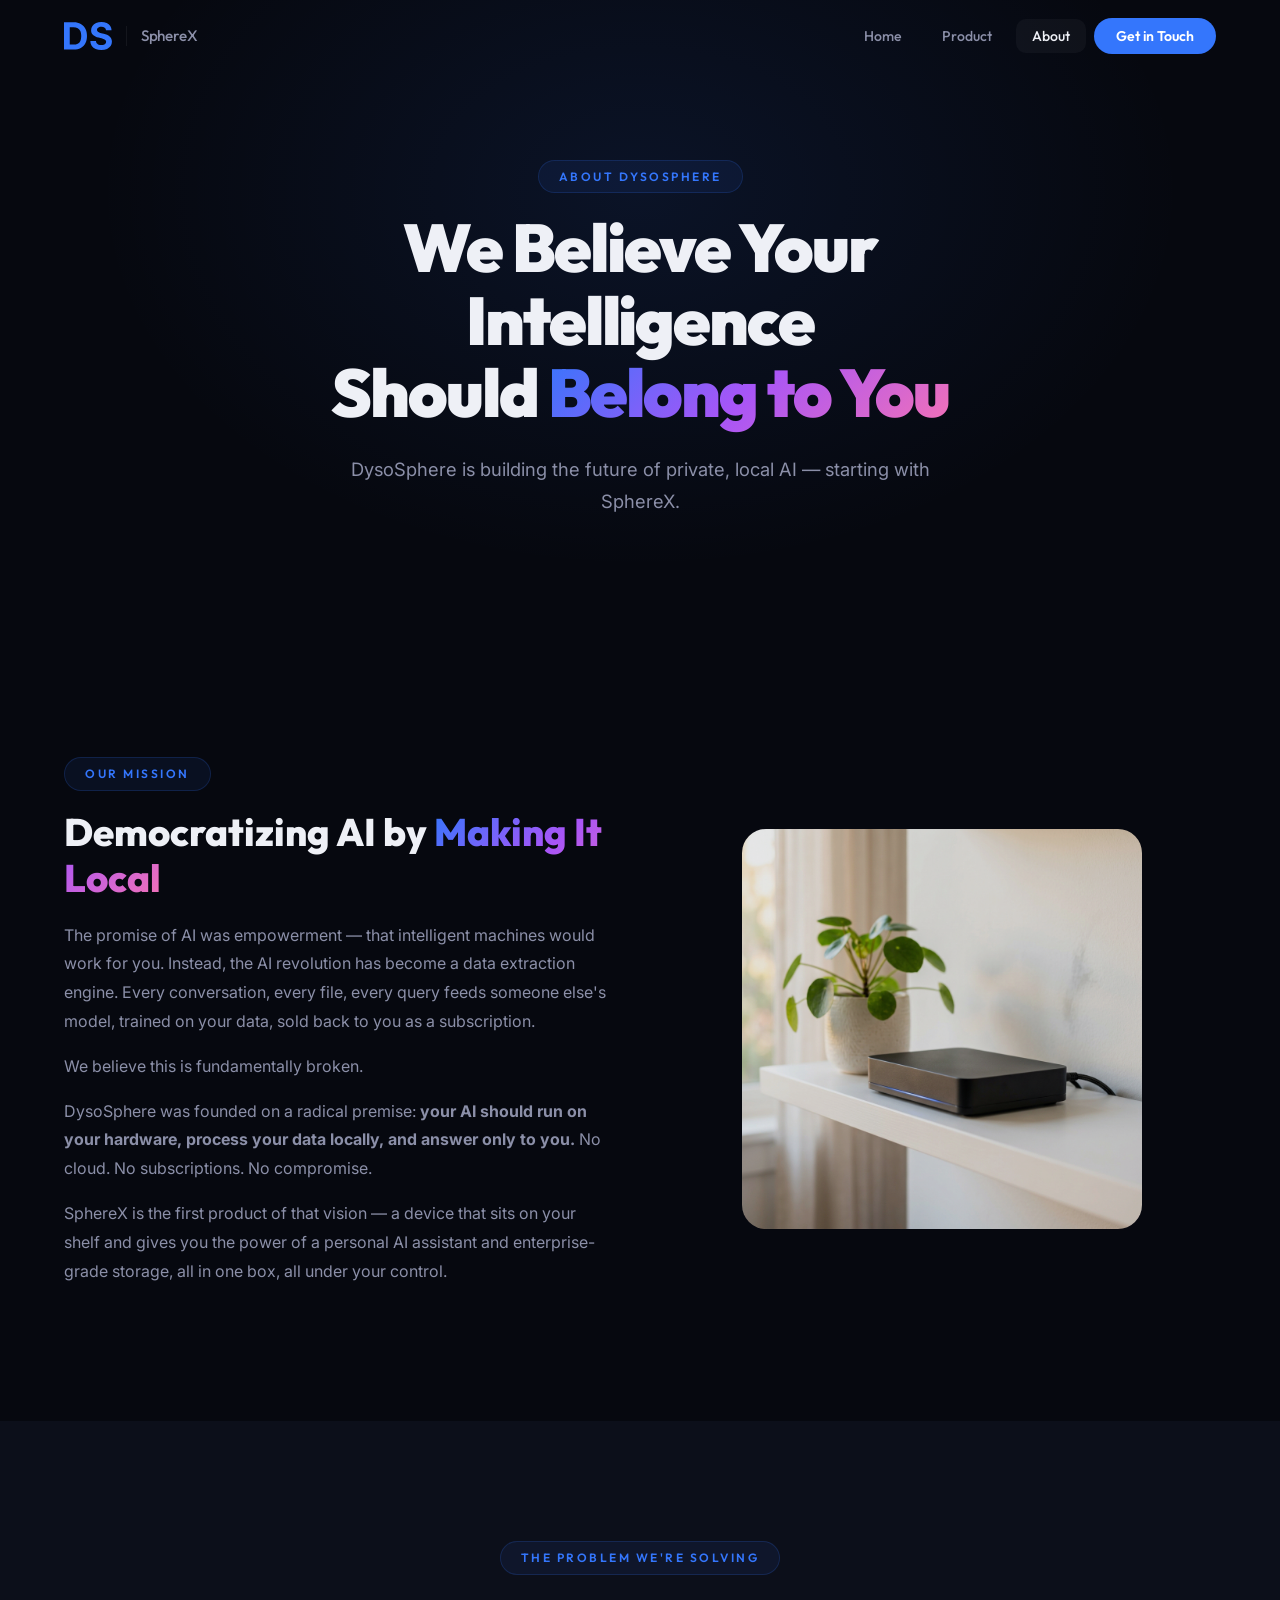
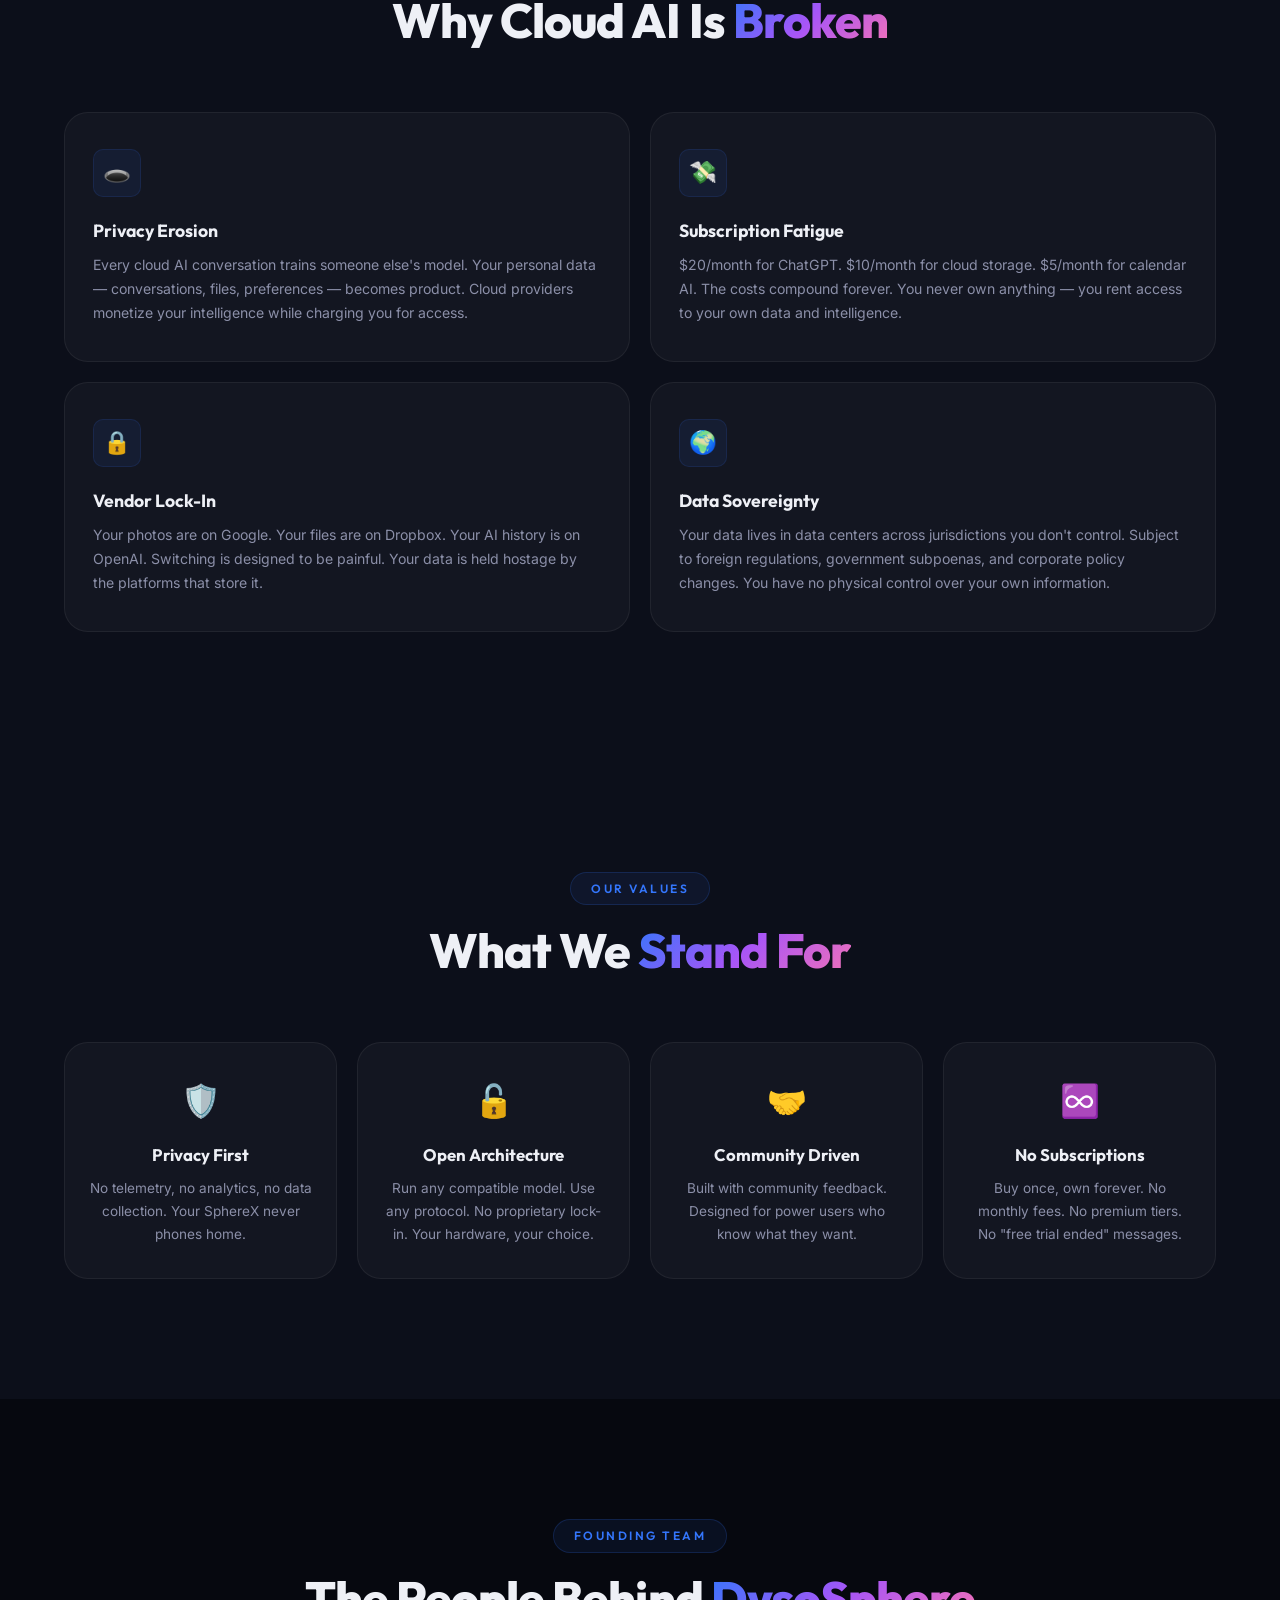
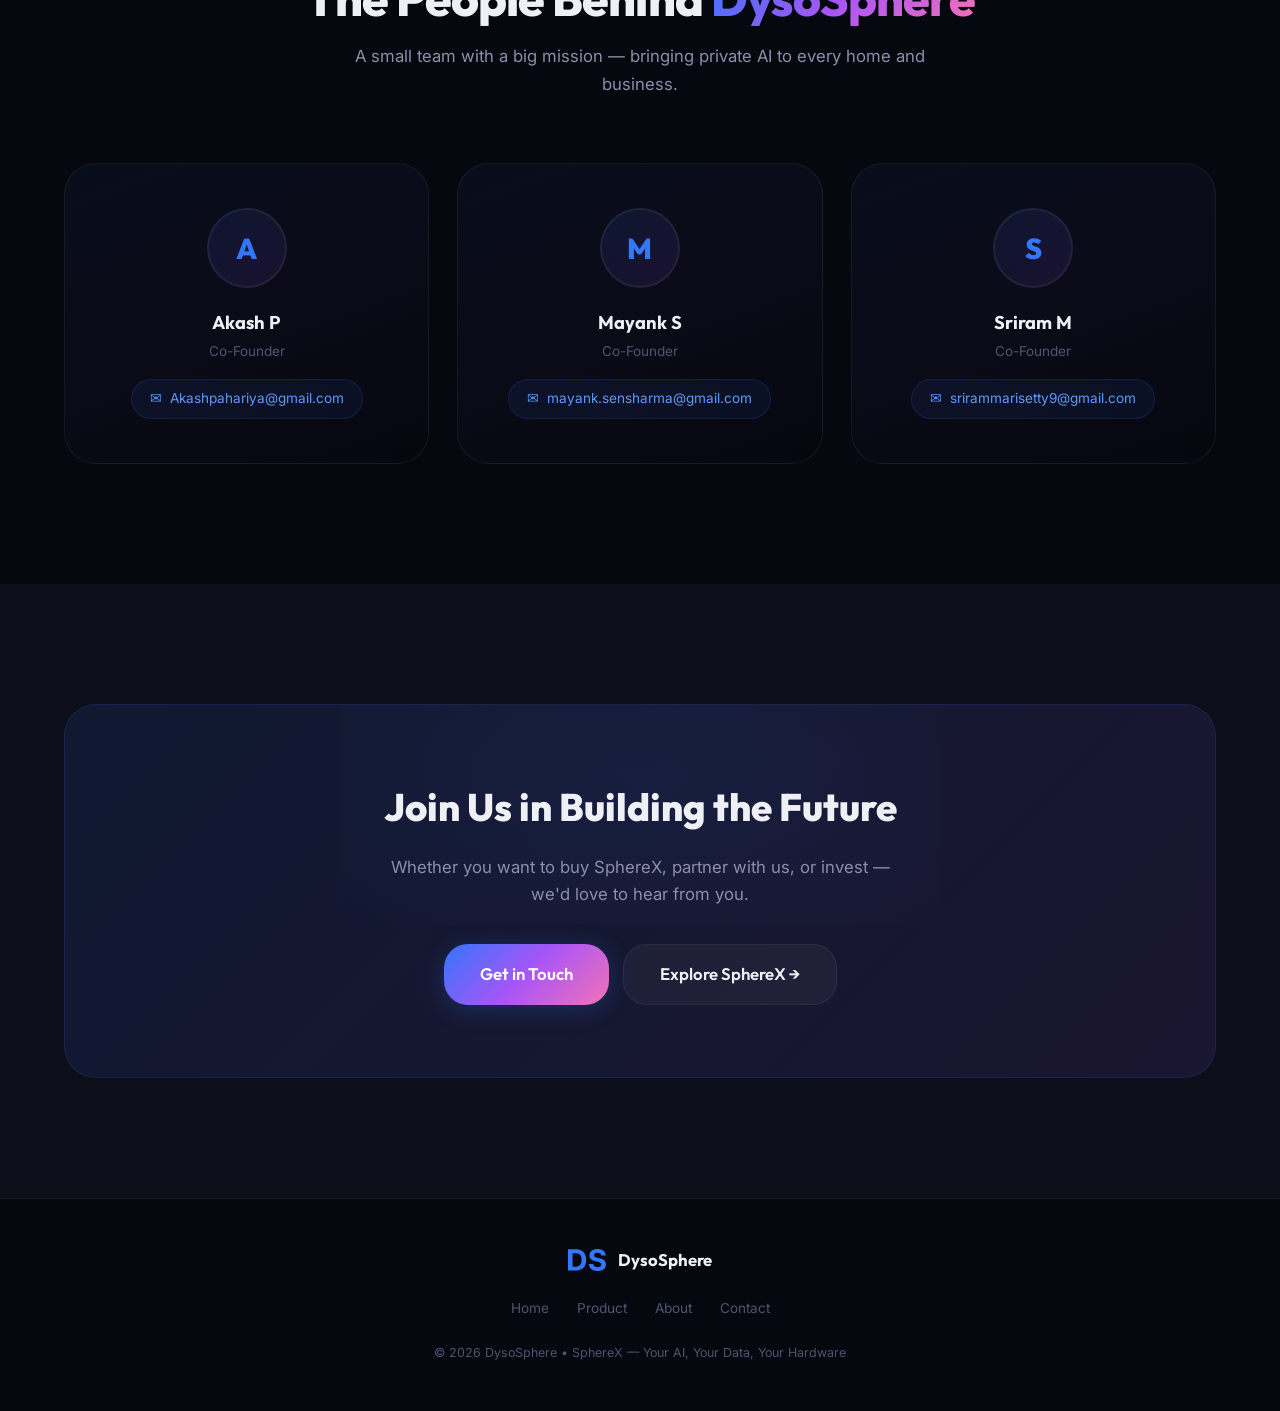
==== about.html @ 90afb136 "Add files via upload" ====
<!DOCTYPE html>
<html lang="en">

<head>
    <meta charset="UTF-8">
    <meta name="viewport" content="width=device-width, initial-scale=1.0">
    <title>About DysoSphere — The Team Behind SphereX</title>
    <meta name="description"
        content="DysoSphere is building the future of private, local AI. Meet the founding team behind SphereX — the AI appliance that makes the cloud obsolete.">
    <link rel="preconnect" href="https://fonts.googleapis.com">
    <link rel="preconnect" href="https://fonts.gstatic.com" crossorigin>
    <link
        href="https://fonts.googleapis.com/css2?family=Outfit:wght@300;400;500;600;700;800;900&family=Inter:wght@400;500;600&display=swap"
        rel="stylesheet">
    <link rel="stylesheet" href="style.css">
</head>

<body>

    <!-- NAV -->
    <nav class="navbar" id="navbar">
        <div class="nav-container">
            <a href="index.html" class="nav-logo">
                <img src="images/DS.svg" alt="DS" style="height:28px;width:auto">
                <span class="logo-separator"></span>
                <span class="logo-product">SphereX</span>
            </a>
            <ul class="nav-links" id="navLinks">
                <li><a href="index.html">Home</a></li>
                <li><a href="product.html">Product</a></li>
                <li><a href="about.html" class="active">About</a></li>
                <li><a href="contact.html" class="nav-cta">Get in Touch</a></li>
            </ul>
            <button class="nav-toggle" id="navToggle" aria-label="Menu"><span></span><span></span><span></span></button>
        </div>
    </nav>

    <!-- PAGE HERO -->
    <section class="page-hero">
        <div class="hero-gradient"></div>
        <div class="page-hero-content">
            <span class="section-tag animate-in">About DysoSphere</span>
            <h1 class="hero-title animate-in d1">We Believe Your Intelligence<br>Should <span
                    class="gradient-text">Belong to You</span></h1>
            <p class="hero-subtitle animate-in d2">DysoSphere is building the future of private, local AI — starting
                with SphereX.</p>
        </div>
    </section>

    <!-- MISSION -->
    <section class="mission-section">
        <div class="container">
            <div class="mission-grid">
                <div class="mission-content reveal">
                    <span class="section-tag">Our Mission</span>
                    <h2>Democratizing AI by <span class="gradient-text">Making It Local</span></h2>
                    <p>The promise of AI was empowerment — that intelligent machines would work for you. Instead, the AI
                        revolution has become a data extraction engine. Every conversation, every file, every query
                        feeds someone else's model, trained on your data, sold back to you as a subscription.</p>
                    <p>We believe this is fundamentally broken.</p>
                    <p>DysoSphere was founded on a radical premise: <strong>your AI should run on your hardware, process
                            your data locally, and answer only to you.</strong> No cloud. No subscriptions. No
                        compromise.</p>
                    <p>SphereX is the first product of that vision — a device that sits on your shelf and gives you the
                        power of a personal AI assistant and enterprise-grade storage, all in one box, all under your
                        control.</p>
                </div>
                <div class="reveal" style="display:flex;justify-content:center;align-items:center">
                    <img src="images/edge-server.png" alt="SphereX Device"
                        style="max-height:400px;border-radius:var(--r-lg);opacity:0.9">
                </div>
            </div>
        </div>
    </section>

    <!-- THE PROBLEM -->
    <section class="features">
        <div class="container">
            <div class="section-header">
                <span class="section-tag">The Problem We're Solving</span>
                <h2 class="section-title">Why Cloud AI Is <span class="gradient-text">Broken</span></h2>
            </div>
            <div class="feature-grid" style="grid-template-columns:repeat(2,1fr)">
                <div class="feature-card reveal">
                    <div class="feature-icon">🕳️</div>
                    <h3>Privacy Erosion</h3>
                    <p>Every cloud AI conversation trains someone else's model. Your personal data — conversations,
                        files, preferences — becomes product. Cloud providers monetize your intelligence while charging
                        you for access.</p>
                </div>
                <div class="feature-card reveal">
                    <div class="feature-icon">💸</div>
                    <h3>Subscription Fatigue</h3>
                    <p>$20/month for ChatGPT. $10/month for cloud storage. $5/month for calendar AI. The costs compound
                        forever. You never own anything — you rent access to your own data and intelligence.</p>
                </div>
                <div class="feature-card reveal">
                    <div class="feature-icon">🔒</div>
                    <h3>Vendor Lock-In</h3>
                    <p>Your photos are on Google. Your files are on Dropbox. Your AI history is on OpenAI. Switching is
                        designed to be painful. Your data is held hostage by the platforms that store it.</p>
                </div>
                <div class="feature-card reveal">
                    <div class="feature-icon">🌍</div>
                    <h3>Data Sovereignty</h3>
                    <p>Your data lives in data centers across jurisdictions you don't control. Subject to foreign
                        regulations, government subpoenas, and corporate policy changes. You have no physical control
                        over your own information.</p>
                </div>
            </div>
        </div>
    </section>

    <!-- VALUES -->
    <section class="values-section">
        <div class="container">
            <div class="section-header">
                <span class="section-tag">Our Values</span>
                <h2 class="section-title">What We <span class="gradient-text">Stand For</span></h2>
            </div>
            <div class="values-grid">
                <div class="value-card reveal">
                    <div class="value-icon">🛡️</div>
                    <h3>Privacy First</h3>
                    <p>No telemetry, no analytics, no data collection. Your SphereX never phones home.</p>
                </div>
                <div class="value-card reveal">
                    <div class="value-icon">🔓</div>
                    <h3>Open Architecture</h3>
                    <p>Run any compatible model. Use any protocol. No proprietary lock-in. Your hardware, your choice.
                    </p>
                </div>
                <div class="value-card reveal">
                    <div class="value-icon">🤝</div>
                    <h3>Community Driven</h3>
                    <p>Built with community feedback. Designed for power users who know what they want.</p>
                </div>
                <div class="value-card reveal">
                    <div class="value-icon">♾️</div>
                    <h3>No Subscriptions</h3>
                    <p>Buy once, own forever. No monthly fees. No premium tiers. No "free trial ended" messages.</p>
                </div>
            </div>
        </div>
    </section>

    <!-- TEAM -->
    <section class="team-section">
        <div class="container">
            <div class="section-header">
                <span class="section-tag">Founding Team</span>
                <h2 class="section-title">The People Behind <span class="gradient-text">DysoSphere</span></h2>
                <p class="section-subtitle">A small team with a big mission — bringing private AI to every home and
                    business.</p>
            </div>
            <div class="team-grid">
                <div class="team-card reveal">
                    <div class="team-avatar">A</div>
                    <h3>Akash P</h3>
                    <p class="team-role">Co-Founder</p>
                    <a href="mailto:Akashpahariya@gmail.com" class="team-email">
                        <span>✉</span> Akashpahariya@gmail.com
                    </a>
                </div>
                <div class="team-card reveal">
                    <div class="team-avatar">M</div>
                    <h3>Mayank S</h3>
                    <p class="team-role">Co-Founder</p>
                    <a href="mailto:mayank.sensharma@gmail.com" class="team-email">
                        <span>✉</span> mayank.sensharma@gmail.com
                    </a>
                </div>
                <div class="team-card reveal">
                    <div class="team-avatar">S</div>
                    <h3>Sriram M</h3>
                    <p class="team-role">Co-Founder</p>
                    <a href="mailto:srirammarisetty9@gmail.com" class="team-email">
                        <span>✉</span> srirammarisetty9@gmail.com
                    </a>
                </div>
            </div>
        </div>
    </section>

    <!-- CTA -->
    <section class="cta">
        <div class="container">
            <div class="cta-card">
                <div class="cta-glow"></div>
                <h2>Join Us in Building the Future</h2>
                <p>Whether you want to buy SphereX, partner with us, or invest — we'd love to hear from you.</p>
                <div class="cta-actions">
                    <a href="contact.html" class="btn btn-primary btn-lg">Get in Touch</a>
                    <a href="product.html" class="btn btn-ghost btn-lg">Explore SphereX →</a>
                </div>
            </div>
        </div>
    </section>

    <!-- FOOTER -->
    <footer class="footer">
        <div class="container">
            <div class="footer-inner">
                <div class="footer-brand">
                    <img src="images/DS.svg" alt="DS" style="height:22px;width:auto">
                    <span>DysoSphere</span>
                </div>
                <div class="footer-links">
                    <a href="index.html">Home</a>
                    <a href="product.html">Product</a>
                    <a href="about.html">About</a>
                    <a href="contact.html">Contact</a>
                </div>
                <p class="footer-copy">&copy; 2026 DysoSphere &bull; SphereX — Your AI, Your Data, Your Hardware</p>
            </div>
        </div>
    </footer>

    <script src="script.js"></script>
</body>

</html>
---- style.css ----
/* ═══════════ DYSOSPHERE — SPHEREX DESIGN SYSTEM ═══════════ */
:root {
  --bg: #06080f; --bg-2: #0c0f1a; --bg-3: #111528;
  --bg-card: rgba(255,255,255,0.03); --bg-card-hover: rgba(255,255,255,0.06);
  --bg-glass: rgba(12,15,26,0.7);
  --text: #eef0f6; --text-2: #8b8fa8; --text-3: #505470;
  --brand: #3476FC; --brand-light: #5b9aff;
  --purple: #a855f7; --cyan: #22d3ee; --green: #34d399;
  --pink: #f472b6; --orange: #fb923c;
  --gradient: linear-gradient(135deg, #3476FC 0%, #a855f7 50%, #f472b6 100%);
  --gradient-subtle: linear-gradient(135deg, rgba(52,118,252,0.10), rgba(168,85,247,0.10));
  --gradient-card: linear-gradient(160deg, rgba(52,118,252,0.06), rgba(168,85,247,0.04), transparent);
  --border: rgba(255,255,255,0.06); --border-hover: rgba(52,118,252,0.25);
  --r-sm: 10px; --r-md: 16px; --r-lg: 24px; --r-xl: 32px;
  --font: 'Outfit', -apple-system, sans-serif;
  --font-body: 'Inter', -apple-system, sans-serif;
  --shadow-glow: 0 0 60px rgba(52,118,252,0.12);
}

/* ═══════ RESET ═══════ */
*,*::before,*::after{box-sizing:border-box;margin:0;padding:0}
html{scroll-behavior:smooth}
body{font-family:var(--font);background:var(--bg);color:var(--text);line-height:1.6;overflow-x:hidden;-webkit-font-smoothing:antialiased}
a{color:inherit;text-decoration:none}
img{max-width:100%;display:block}
ul{list-style:none}
.container{max-width:1200px;margin:0 auto;padding:0 24px}

/* ═══════ UTILITIES ═══════ */
.gradient-text{background:var(--gradient);-webkit-background-clip:text;-webkit-text-fill-color:transparent;background-clip:text}
.section-tag{display:inline-block;font-size:.75rem;font-weight:600;letter-spacing:2.5px;text-transform:uppercase;color:var(--brand);background:rgba(52,118,252,0.08);border:1px solid rgba(52,118,252,0.18);padding:6px 20px;border-radius:100px;margin-bottom:18px}
.section-header{text-align:center;margin-bottom:64px}
.section-title{font-size:clamp(1.8rem,4vw,3rem);font-weight:800;line-height:1.15;margin-bottom:16px;letter-spacing:-.02em}
.section-subtitle{font-size:1.05rem;color:var(--text-2);max-width:600px;margin:0 auto;font-family:var(--font-body);line-height:1.7}

/* ═══════ BUTTONS ═══════ */
.btn{display:inline-flex;align-items:center;gap:10px;padding:14px 28px;border-radius:var(--r-md);font-weight:600;font-size:.95rem;transition:all .25s ease;cursor:pointer;border:none;font-family:var(--font);position:relative;overflow:hidden}
.btn-primary{background:var(--gradient);color:#fff;box-shadow:0 4px 24px rgba(52,118,252,0.25)}
.btn-primary:hover{transform:translateY(-2px);box-shadow:0 8px 32px rgba(52,118,252,0.35)}
.btn-secondary{background:rgba(52,118,252,0.1);color:var(--brand-light);border:1px solid rgba(52,118,252,0.2)}
.btn-secondary:hover{background:rgba(52,118,252,0.18);border-color:rgba(52,118,252,0.35)}
.btn-ghost{background:rgba(255,255,255,0.04);color:var(--text);border:1px solid var(--border)}
.btn-ghost:hover{background:rgba(255,255,255,0.08);border-color:var(--border-hover)}
.btn-lg{padding:16px 36px;font-size:1.05rem;border-radius:var(--r-lg)}

/* ═══════ NAVBAR ═══════ */
.navbar{position:fixed;top:0;left:0;right:0;z-index:1000;height:72px;display:flex;align-items:center;transition:all .35s ease}
.navbar.scrolled{background:var(--bg-glass);backdrop-filter:blur(20px) saturate(1.4);border-bottom:1px solid var(--border)}
.nav-container{max-width:1200px;margin:0 auto;padding:0 24px;width:100%;display:flex;align-items:center;justify-content:space-between}
.nav-logo{display:flex;align-items:center;gap:12px;font-weight:700;font-size:1.15rem;letter-spacing:-.01em}
.nav-logo svg{height:28px;width:auto}
.nav-logo .logo-separator{width:1px;height:20px;background:var(--border);margin:0 2px}
.nav-logo .logo-product{color:var(--text-2);font-weight:500;font-size:.95rem}
.nav-links{display:flex;align-items:center;gap:8px}
.nav-links a{font-size:.88rem;font-weight:500;color:var(--text-2);padding:8px 16px;border-radius:var(--r-sm);transition:.2s}
.nav-links a:hover,.nav-links a.active{color:var(--text);background:rgba(255,255,255,0.04)}
.nav-cta{background:var(--brand)!important;color:#fff!important;padding:9px 22px!important;border-radius:100px!important;font-weight:600!important}
.nav-cta:hover{background:var(--brand-light)!important;box-shadow:0 4px 20px rgba(52,118,252,0.3)}
.nav-toggle{display:none;background:none;border:none;cursor:pointer;padding:8px}
.nav-toggle span{display:block;width:22px;height:2px;background:var(--text);margin:5px 0;transition:.3s}

/* ═══════ HERO ═══════ */
.hero{position:relative;min-height:100vh;display:flex;align-items:center;justify-content:center;padding:120px 24px 80px;overflow:hidden}
.hero-bg{position:absolute;inset:0}
.hero-gradient{position:absolute;inset:0;background:radial-gradient(ellipse at 30% 20%,rgba(52,118,252,0.12) 0%,transparent 55%),radial-gradient(ellipse at 70% 60%,rgba(168,85,247,0.08) 0%,transparent 45%),radial-gradient(ellipse at 50% 90%,rgba(34,211,238,0.05) 0%,transparent 40%)}
.hero-particles{position:absolute;inset:0;pointer-events:none}
.hero-content{position:relative;z-index:2;text-align:center;max-width:860px;width:100%}
.hero-badge{display:inline-flex;align-items:center;gap:8px;font-size:.82rem;font-weight:500;color:var(--green);background:rgba(52,211,153,0.06);border:1px solid rgba(52,211,153,0.15);padding:8px 20px;border-radius:100px;margin-bottom:32px;font-family:var(--font-body)}
.badge-dot{width:7px;height:7px;background:var(--green);border-radius:50%;animation:pulse 2s infinite}
@keyframes pulse{0%,100%{opacity:1}50%{opacity:.3}}
.hero-title{font-size:clamp(2.4rem,5.5vw,4.2rem);font-weight:900;line-height:1.08;margin-bottom:24px;letter-spacing:-.03em}
.hero-subtitle{font-size:1.15rem;color:var(--text-2);max-width:600px;margin:0 auto 40px;line-height:1.75;font-family:var(--font-body)}
.hero-actions{display:flex;gap:14px;justify-content:center;flex-wrap:wrap;margin-bottom:56px}

/* ═══════ ANIMATIONS ═══════ */
.animate-in{animation:fadeInUp .7s ease forwards}
.d1{animation-delay:.1s;opacity:0}.d2{animation-delay:.2s;opacity:0}
.d3{animation-delay:.3s;opacity:0}.d4{animation-delay:.5s;opacity:0}
.d5{animation-delay:.7s;opacity:0}
@keyframes fadeInUp{from{opacity:0;transform:translateY(24px)}to{opacity:1;transform:translateY(0)}}
.reveal{opacity:0;transform:translateY(28px);transition:opacity .65s ease,transform .65s ease}
.reveal.visible{opacity:1;transform:translateY(0)}

/* ═══════ TRUST STRIP / MARQUEE ═══════ */
.trust-strip{padding:32px 0;border-top:1px solid var(--border);border-bottom:1px solid var(--border);overflow:hidden;position:relative}
.trust-strip::before,.trust-strip::after{content:'';position:absolute;top:0;bottom:0;width:80px;z-index:2}
.trust-strip::before{left:0;background:linear-gradient(90deg,var(--bg),transparent)}
.trust-strip::after{right:0;background:linear-gradient(-90deg,var(--bg),transparent)}
.marquee{display:flex;gap:48px;animation:marquee 30s linear infinite;width:max-content}
.marquee-item{display:flex;align-items:center;gap:10px;font-size:.88rem;font-weight:500;color:var(--text-3);white-space:nowrap;font-family:var(--font-body)}
.marquee-item .dot{width:5px;height:5px;background:var(--brand);border-radius:50%;opacity:.5}
@keyframes marquee{0%{transform:translateX(0)}100%{transform:translateX(-50%)}}

/* ═══════ DUAL PILLARS ═══════ */
.pillars{padding:120px 0}
.pillar-grid{display:grid;grid-template-columns:1fr 1fr;gap:32px}
.pillar-card{background:var(--gradient-card);border:1px solid var(--border);border-radius:var(--r-xl);padding:48px 40px;position:relative;overflow:hidden;transition:border-color .3s}
.pillar-card:hover{border-color:var(--border-hover)}
.pillar-card::before{content:'';position:absolute;top:0;left:0;right:0;height:2px;background:var(--gradient);opacity:0;transition:opacity .3s}
.pillar-card:hover::before{opacity:1}
.pillar-icon{font-size:2.2rem;margin-bottom:20px}
.pillar-card h3{font-size:1.5rem;font-weight:700;margin-bottom:12px;letter-spacing:-.01em}
.pillar-card p{color:var(--text-2);font-size:.95rem;margin-bottom:24px;font-family:var(--font-body);line-height:1.7}
.pillar-features{display:flex;flex-direction:column;gap:12px}
.pillar-feature{display:flex;align-items:flex-start;gap:12px;font-size:.9rem;color:var(--text-2);font-family:var(--font-body)}
.pillar-feature .check{color:var(--brand);font-weight:700;flex-shrink:0;margin-top:2px}

/* ═══════ FEATURE GRID ═══════ */
.features{padding:120px 0;background:var(--bg-2)}
.feature-grid{display:grid;grid-template-columns:repeat(3,1fr);gap:20px}
.feature-card{background:var(--bg-card);border:1px solid var(--border);border-radius:var(--r-lg);padding:36px 28px;transition:all .3s ease;position:relative;overflow:hidden}
.feature-card:hover{border-color:var(--border-hover);transform:translateY(-4px);background:var(--bg-card-hover)}
.feature-card::after{content:'';position:absolute;top:0;left:0;right:0;height:1px;background:var(--gradient);opacity:0;transition:opacity .3s}
.feature-card:hover::after{opacity:.6}
.feature-icon{width:48px;height:48px;border-radius:var(--r-sm);display:flex;align-items:center;justify-content:center;font-size:1.4rem;margin-bottom:20px;background:rgba(52,118,252,0.08);border:1px solid rgba(52,118,252,0.12)}
.feature-card h3{font-size:1.1rem;font-weight:700;margin-bottom:8px}
.feature-card p{color:var(--text-2);font-size:.88rem;line-height:1.7;font-family:var(--font-body)}

/* ═══════ CHAT DEMO ═══════ */
.chat-section{padding:120px 0}
.chat-layout{display:grid;grid-template-columns:1fr 1fr;gap:56px;align-items:center}
.chat-window{background:rgba(255,255,255,0.02);border:1px solid var(--border);border-radius:var(--r-lg);overflow:hidden;box-shadow:var(--shadow-glow)}
.chat-header{display:flex;align-items:center;gap:12px;padding:16px 20px;border-bottom:1px solid var(--border);font-size:.9rem}
.chat-avatar{width:36px;height:36px;background:var(--gradient-subtle);border-radius:50%;display:flex;align-items:center;justify-content:center;font-size:1.1rem}
.chat-status{color:var(--green);font-size:.72rem;margin-left:8px;font-family:var(--font-body)}
.chat-messages{padding:20px;display:flex;flex-direction:column;gap:14px}
.msg{padding:12px 16px;border-radius:var(--r-md);font-size:.88rem;line-height:1.65;max-width:90%;font-family:var(--font-body)}
.msg-user{background:rgba(52,118,252,0.12);border:1px solid rgba(52,118,252,0.18);align-self:flex-end;color:var(--brand-light)}
.msg-ai{background:var(--bg-card);border:1px solid var(--border);align-self:flex-start;color:var(--text-2)}
.msg-ai strong{color:var(--text)}
.msg-typing{display:flex;gap:4px;padding:4px 0}
.msg-typing span{width:6px;height:6px;background:var(--text-3);border-radius:50%;animation:bounce 1.2s infinite}
.msg-typing span:nth-child(2){animation-delay:.2s}
.msg-typing span:nth-child(3){animation-delay:.4s}
@keyframes bounce{0%,60%,100%{transform:translateY(0)}30%{transform:translateY(-5px)}}

/* ═══════ PRODUCT PAGE — ARCH ═══════ */
.arch-section{padding:120px 0}
.arch-grid{display:grid;grid-template-columns:repeat(2,1fr);gap:24px}
.arch-card{background:var(--bg-card);border:1px solid var(--border);border-radius:var(--r-lg);padding:32px;transition:all .3s}
.arch-card:hover{border-color:var(--border-hover);transform:translateY(-3px)}
.arch-label{font-size:.72rem;font-weight:600;letter-spacing:2px;text-transform:uppercase;color:var(--brand);margin-bottom:12px}
.arch-card h3{font-size:1.2rem;font-weight:700;margin-bottom:10px}
.arch-card p{color:var(--text-2);font-size:.9rem;line-height:1.7;font-family:var(--font-body)}

/* ═══════ PRODUCT — SPECS TABLE ═══════ */
.specs-section{padding:120px 0;background:var(--bg-2)}
.specs-table{width:100%;border-collapse:collapse;font-family:var(--font-body)}
.specs-table th{text-align:left;padding:14px 20px;font-size:.75rem;letter-spacing:2px;text-transform:uppercase;color:var(--text-3);border-bottom:1px solid var(--border)}
.specs-table td{padding:14px 20px;font-size:.9rem;border-bottom:1px solid var(--border)}
.specs-table td:first-child{color:var(--text);font-weight:600;width:35%}
.specs-table td:last-child{color:var(--text-2)}
.specs-table tr:hover td{background:rgba(52,118,252,0.03)}

/* ═══════ ABOUT PAGE ═══════ */
.mission-section{padding:120px 0}
.mission-grid{display:grid;grid-template-columns:1fr 1fr;gap:56px;align-items:center}
.mission-content h2{font-size:clamp(1.6rem,3vw,2.4rem);font-weight:800;margin-bottom:20px;line-height:1.2}
.mission-content p{color:var(--text-2);font-size:1rem;line-height:1.8;font-family:var(--font-body);margin-bottom:16px}

.values-section{padding:120px 0;background:var(--bg-2)}
.values-grid{display:grid;grid-template-columns:repeat(4,1fr);gap:20px}
.value-card{background:var(--bg-card);border:1px solid var(--border);border-radius:var(--r-lg);padding:32px 24px;text-align:center;transition:all .3s}
.value-card:hover{border-color:var(--border-hover);transform:translateY(-4px)}
.value-icon{font-size:2rem;margin-bottom:16px}
.value-card h3{font-size:1.05rem;font-weight:700;margin-bottom:8px}
.value-card p{color:var(--text-2);font-size:.85rem;line-height:1.7;font-family:var(--font-body)}

.team-section{padding:120px 0}
.team-grid{display:grid;grid-template-columns:repeat(3,1fr);gap:28px}
.team-card{background:var(--gradient-card);border:1px solid var(--border);border-radius:var(--r-xl);padding:44px 32px;text-align:center;transition:all .3s;position:relative;overflow:hidden}
.team-card:hover{border-color:var(--border-hover);transform:translateY(-4px)}
.team-avatar{width:80px;height:80px;border-radius:50%;background:var(--gradient-subtle);border:2px solid var(--border);display:flex;align-items:center;justify-content:center;font-size:1.8rem;margin:0 auto 20px;font-weight:800;color:var(--brand)}
.team-card h3{font-size:1.15rem;font-weight:700;margin-bottom:4px}
.team-role{font-size:.85rem;color:var(--text-3);margin-bottom:16px;font-family:var(--font-body)}
.team-email{display:inline-flex;align-items:center;gap:8px;font-size:.85rem;color:var(--brand-light);background:rgba(52,118,252,0.08);padding:8px 18px;border-radius:100px;border:1px solid rgba(52,118,252,0.15);transition:.2s;font-family:var(--font-body)}
.team-email:hover{background:rgba(52,118,252,0.15);border-color:rgba(52,118,252,0.3)}

/* ═══════ CONTACT PAGE ═══════ */
.contact-section{padding:120px 0}
.contact-grid{display:grid;grid-template-columns:repeat(3,1fr);gap:24px;margin-bottom:64px}
.contact-card{background:var(--gradient-card);border:1px solid var(--border);border-radius:var(--r-xl);padding:40px 32px;text-align:center;transition:all .3s}
.contact-card:hover{border-color:var(--border-hover);transform:translateY(-4px)}
.contact-icon{font-size:2.4rem;margin-bottom:20px}
.contact-card h3{font-size:1.15rem;font-weight:700;margin-bottom:10px}
.contact-card p{color:var(--text-2);font-size:.9rem;line-height:1.7;font-family:var(--font-body);margin-bottom:20px}
.email-block{text-align:center;padding:64px 40px;background:var(--gradient-subtle);border:1px solid rgba(52,118,252,0.15);border-radius:var(--r-xl)}
.email-block h2{font-size:1.8rem;font-weight:800;margin-bottom:12px}
.email-block p{color:var(--text-2);font-size:1rem;font-family:var(--font-body);margin-bottom:32px}
.email-list{display:flex;flex-direction:column;gap:12px;align-items:center}
.email-link{display:inline-flex;align-items:center;gap:10px;padding:12px 28px;background:rgba(52,118,252,0.08);border:1px solid rgba(52,118,252,0.18);border-radius:100px;color:var(--brand-light);font-size:.95rem;font-family:var(--font-body);transition:.2s;cursor:pointer}
.email-link:hover{background:rgba(52,118,252,0.16);border-color:rgba(52,118,252,0.35);transform:translateY(-1px)}

/* ═══════ CTA SECTION ═══════ */
.cta{padding:120px 0;background:var(--bg-2)}
.cta-card{position:relative;background:var(--gradient-subtle);border:1px solid rgba(52,118,252,0.15);border-radius:var(--r-xl);padding:72px 40px;text-align:center;overflow:hidden}
.cta-glow{position:absolute;top:-80px;left:50%;transform:translateX(-50%);width:600px;height:300px;background:radial-gradient(ellipse,rgba(52,118,252,0.08),transparent);pointer-events:none}
.cta-card h2{font-size:clamp(1.6rem,3.5vw,2.4rem);font-weight:800;margin-bottom:16px;position:relative}
.cta-card>p{font-size:1.05rem;color:var(--text-2);max-width:500px;margin:0 auto 36px;position:relative;font-family:var(--font-body)}
.cta-actions{display:flex;justify-content:center;gap:14px;flex-wrap:wrap;position:relative}

/* ═══════ FOOTER ═══════ */
.footer{padding:48px 0;border-top:1px solid var(--border)}
.footer-inner{display:flex;flex-direction:column;align-items:center;gap:24px;text-align:center}
.footer-brand{display:flex;align-items:center;gap:12px;font-weight:700;font-size:1.05rem}
.footer-brand svg{height:22px;width:auto}
.footer-links{display:flex;gap:28px;flex-wrap:wrap;justify-content:center}
.footer-links a{font-size:.85rem;color:var(--text-3);transition:.2s;font-family:var(--font-body)}
.footer-links a:hover{color:var(--text)}
.footer-copy{font-size:.78rem;color:var(--text-3);font-family:var(--font-body)}

/* ═══════ WORKFLOW CARDS ═══════ */
.workflows{padding:120px 0}
.workflow-card{display:grid;grid-template-columns:1fr 1fr;gap:48px;align-items:center;margin-bottom:48px;padding:36px;background:var(--bg-card);border:1px solid var(--border);border-radius:var(--r-xl);transition:border-color .3s}
.workflow-card:hover{border-color:var(--border-hover)}
.workflow-card:last-child{margin-bottom:0}
.workflow-card.reverse{direction:rtl}
.workflow-card.reverse > *{direction:ltr}
.workflow-number{font-size:3rem;font-weight:900;background:var(--gradient);-webkit-background-clip:text;-webkit-text-fill-color:transparent;opacity:.3;line-height:1;margin-bottom:8px}
.workflow-content h3{font-size:1.3rem;font-weight:700;margin-bottom:10px}
.workflow-desc{color:var(--text-2);margin-bottom:16px;font-size:.93rem;font-family:var(--font-body);line-height:1.7}
.workflow-quote{font-style:italic;color:var(--text-3);font-size:.85rem;padding-left:14px;border-left:2px solid rgba(52,118,252,0.3);font-family:var(--font-body);line-height:1.6}
.mini-chat{background:rgba(0,0,0,0.3);border:1px solid var(--border);border-radius:var(--r-lg);padding:18px;display:flex;flex-direction:column;gap:12px}
.mini-chat .msg{max-width:95%;font-size:.82rem}

/* ═══════ USE CASE PILLS ═══════ */
.use-cases{padding:40px 0;border-bottom:1px solid var(--border)}
.use-case-strip{display:flex;justify-content:center;gap:10px;flex-wrap:wrap}
.use-case-pill{padding:10px 20px;background:var(--bg-card);border:1px solid var(--border);border-radius:100px;font-size:.84rem;font-weight:500;color:var(--text-2);transition:.3s;font-family:var(--font-body)}
.use-case-pill:hover{border-color:var(--purple);color:var(--purple);background:rgba(168,85,247,0.08)}

/* ═══════ DAILY TIMELINE ═══════ */
.daily-life{padding:120px 0}
.daily-card{background:var(--gradient-subtle);border:1px solid rgba(52,118,252,0.12);border-radius:var(--r-xl);padding:56px 48px}
.daily-card h2{font-size:2rem;font-weight:800;text-align:center;margin-bottom:40px}
.timeline{position:relative;padding-left:120px}
.timeline::before{content:'';position:absolute;left:100px;top:0;bottom:0;width:2px;background:rgba(52,118,252,0.2)}
.timeline-item{position:relative;margin-bottom:24px;padding-left:24px}
.timeline-item:last-child{margin-bottom:0}
.timeline-item::before{content:'';position:absolute;left:-7px;top:6px;width:12px;height:12px;background:var(--brand);border-radius:50%;border:2px solid var(--bg)}
.timeline-time{position:absolute;left:-120px;top:2px;width:90px;text-align:right;font-size:.8rem;font-weight:600;color:var(--brand);font-family:var(--font-body)}
.timeline-content{color:var(--text-2);font-size:.9rem;font-family:var(--font-body);line-height:1.6}
.timeline-content strong{color:var(--text)}
.daily-life + .daily-life{padding-top:0}

/* ═══════ WHY SECTION ═══════ */
.why-section{padding:120px 0;background:var(--bg-2)}
.why-grid{display:grid;grid-template-columns:repeat(3,1fr);gap:20px}
.why-card{background:var(--bg-card);border:1px solid var(--border);border-radius:var(--r-lg);padding:32px;transition:transform .3s,border-color .3s}
.why-card:hover{transform:translateY(-4px);border-color:var(--border-hover)}
.why-card.highlight-card{background:var(--gradient-subtle);border-color:rgba(52,118,252,0.2)}
.why-icon{font-size:2rem;margin-bottom:16px}
.why-card h3{font-size:1.12rem;font-weight:700;margin-bottom:8px}
.why-card p{color:var(--text-2);font-size:.88rem;font-family:var(--font-body);line-height:1.7}

/* ═══════ PAGE HERO (INNER PAGES) ═══════ */
.page-hero{padding:160px 24px 80px;text-align:center;position:relative;overflow:hidden}
.page-hero .hero-gradient{position:absolute;inset:0;background:radial-gradient(ellipse at 50% 30%,rgba(52,118,252,0.10) 0%,transparent 60%)}
.page-hero-content{position:relative;z-index:2;max-width:720px;margin:0 auto}

/* ═══════ RESPONSIVE ═══════ */
@media(max-width:1024px){
  .feature-grid{grid-template-columns:repeat(2,1fr)}
  .arch-grid{grid-template-columns:repeat(2,1fr)}
  .values-grid{grid-template-columns:repeat(2,1fr)}
}
@media(max-width:768px){
  .nav-links{display:none;position:absolute;top:72px;left:0;right:0;flex-direction:column;padding:20px 24px;background:var(--bg-glass);backdrop-filter:blur(20px);border-bottom:1px solid var(--border);gap:4px}
  .nav-links.open{display:flex}
  .nav-toggle{display:block}
  .pillar-grid{grid-template-columns:1fr}
  .feature-grid{grid-template-columns:1fr}
  .chat-layout{grid-template-columns:1fr}
  .arch-grid{grid-template-columns:1fr}
  .mission-grid{grid-template-columns:1fr}
  .team-grid{grid-template-columns:1fr}
  .values-grid{grid-template-columns:1fr}
  .contact-grid{grid-template-columns:1fr}
  .hero-title{font-size:clamp(2rem,7vw,3rem)}
  .pillar-card{padding:32px 24px}
  .cta-card{padding:48px 24px}
  .email-block{padding:40px 24px}
  .workflow-card,.workflow-card.reverse{grid-template-columns:1fr;direction:ltr}
  .why-grid{grid-template-columns:1fr}
  .timeline{padding-left:80px}
  .timeline::before{left:60px}
  .timeline-time{left:-80px;width:60px;font-size:.74rem}
  .daily-card{padding:32px 20px}
}
@media(max-width:480px){
  .hero{padding:100px 16px 60px}
  .container{padding:0 16px}
  .hero-actions{flex-direction:column;align-items:center}
}
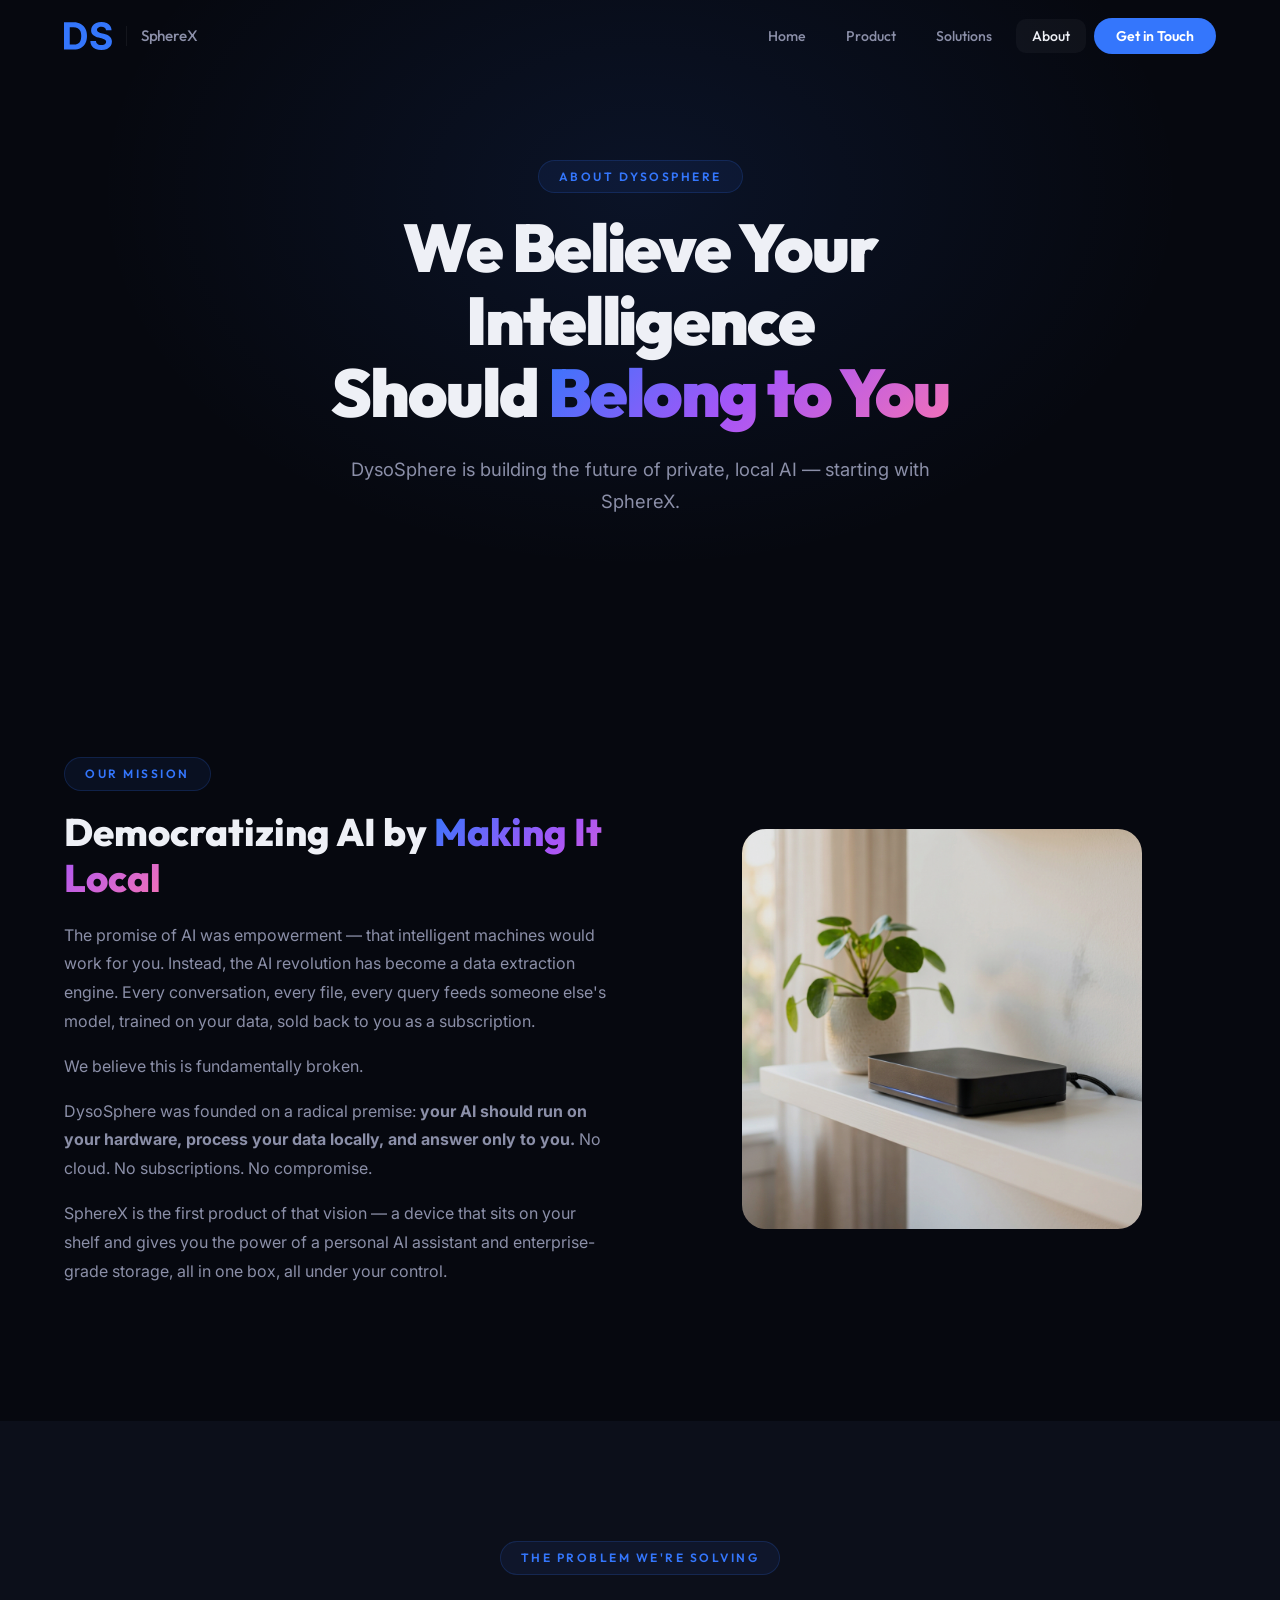
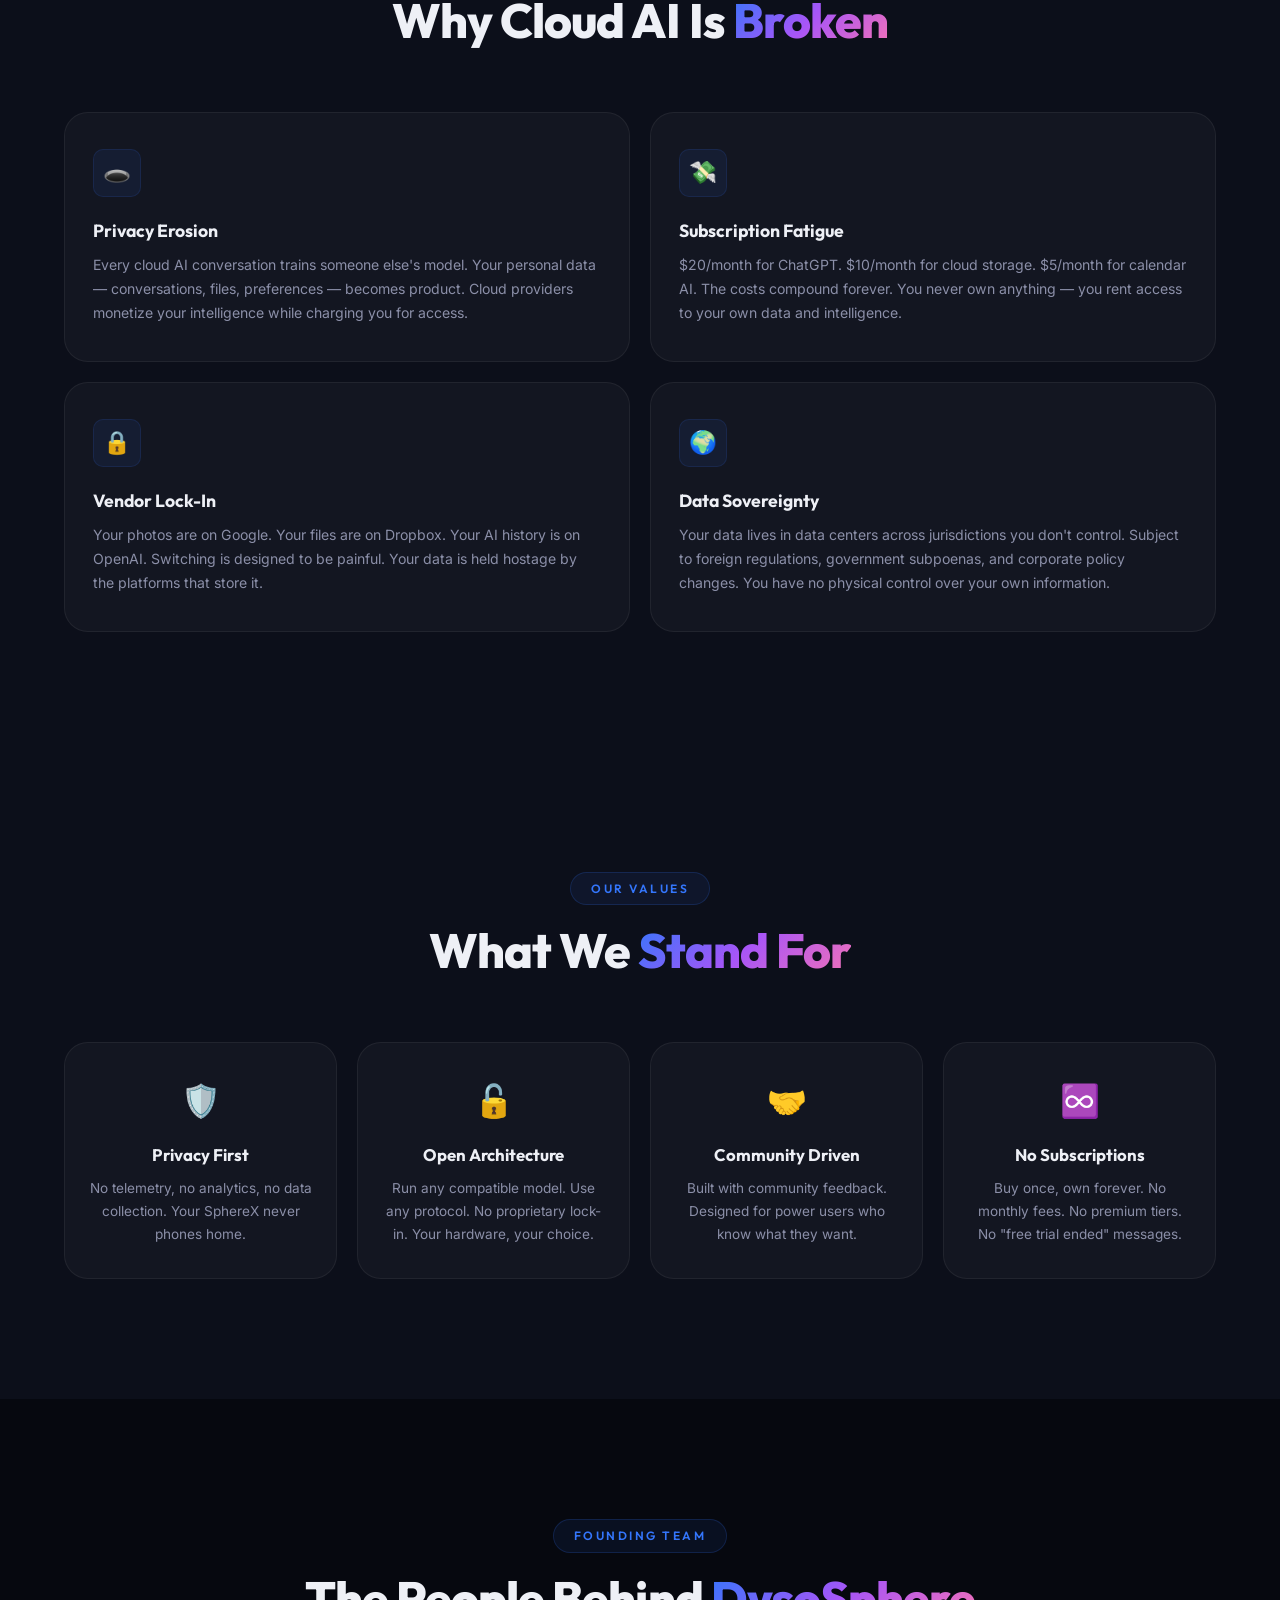
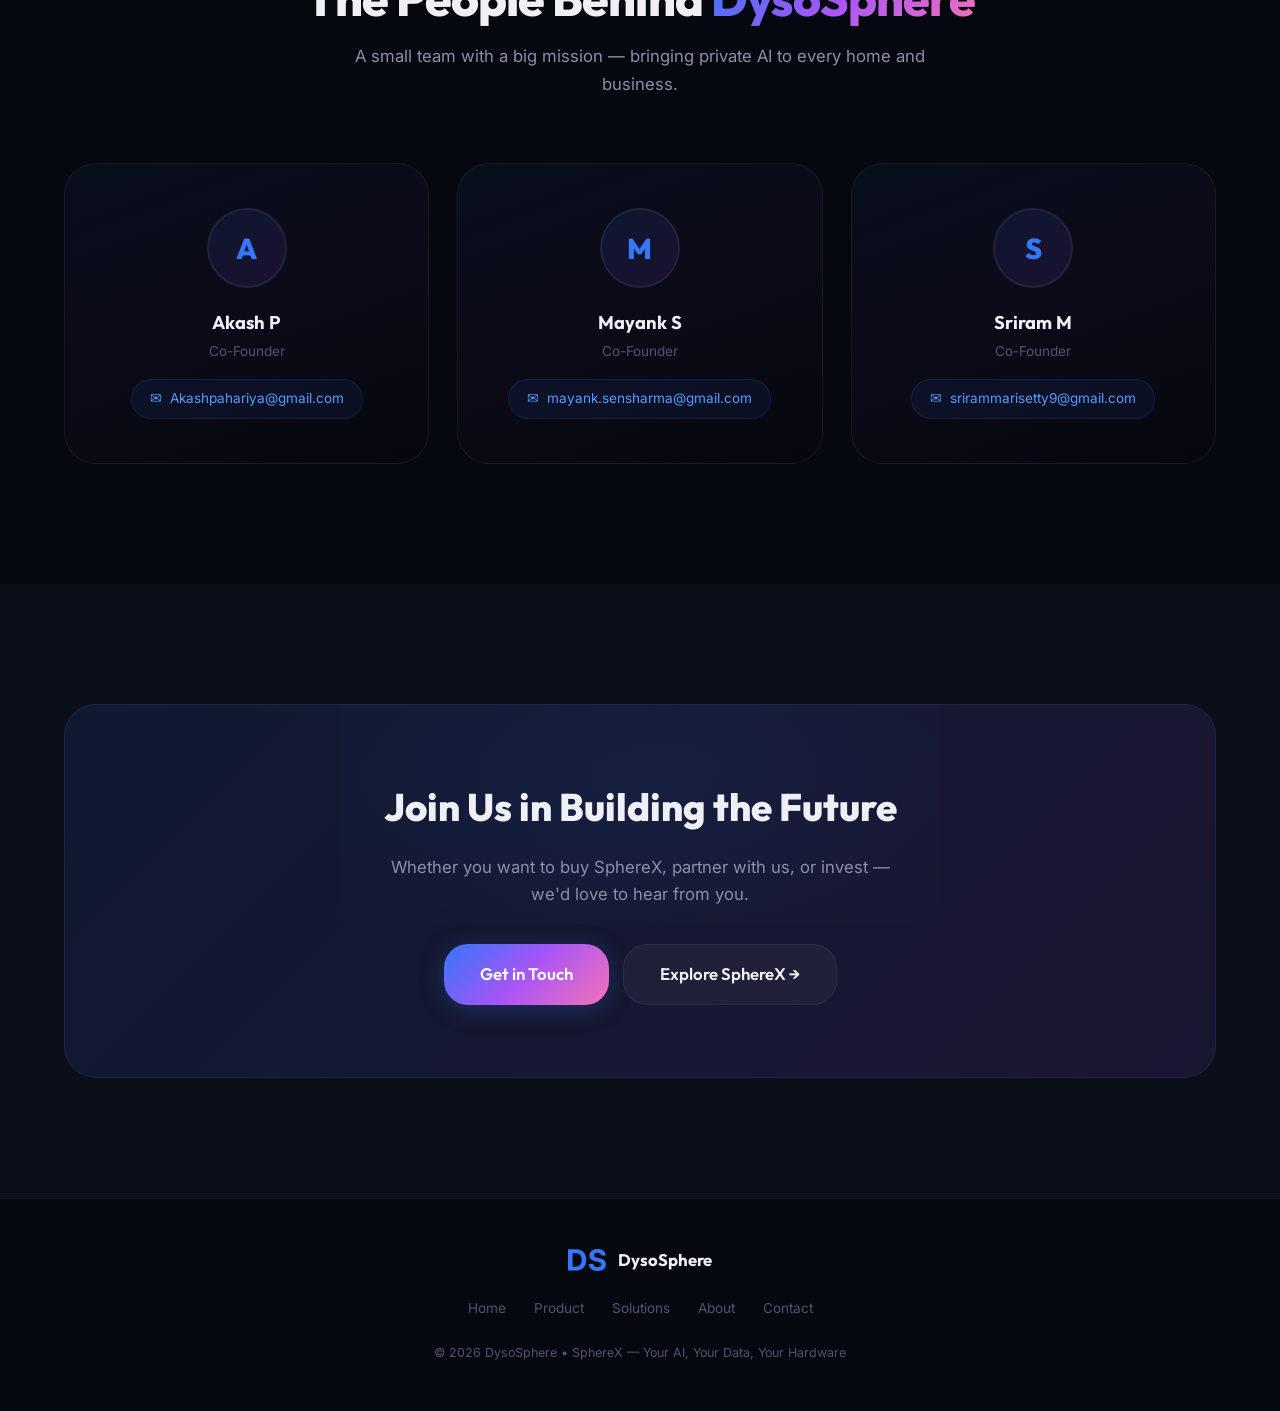
==== commit d2b8fcf9: "website update" ====
--- a/about.html
+++ b/about.html
@@ -28,6 +28,7 @@
             <ul class="nav-links" id="navLinks">
                 <li><a href="index.html">Home</a></li>
                 <li><a href="product.html">Product</a></li>
+                <li><a href="solutions.html">Solutions</a></li>
                 <li><a href="about.html" class="active">About</a></li>
                 <li><a href="contact.html" class="nav-cta">Get in Touch</a></li>
             </ul>
@@ -158,7 +159,7 @@
                     <div class="team-avatar">A</div>
                     <h3>Akash P</h3>
                     <p class="team-role">Co-Founder</p>
-                    <a href="mailto:Akashpahariya@gmail.com" class="team-email">
+                    <a href="mailto:akashpahariya@gmail.com" class="team-email">
                         <span>✉</span> Akashpahariya@gmail.com
                     </a>
                 </div>
@@ -208,6 +209,7 @@
                 <div class="footer-links">
                     <a href="index.html">Home</a>
                     <a href="product.html">Product</a>
+                    <a href="solutions.html">Solutions</a>
                     <a href="about.html">About</a>
                     <a href="contact.html">Contact</a>
                 </div>
--- a/style.css
+++ b/style.css
@@ -258,11 +258,72 @@
 .page-hero .hero-gradient{position:absolute;inset:0;background:radial-gradient(ellipse at 50% 30%,rgba(52,118,252,0.10) 0%,transparent 60%)}
 .page-hero-content{position:relative;z-index:2;max-width:720px;margin:0 auto}
 
+/* ═══════ DUAL CHAT DEMOS (HOME) ═══════ */
+.dual-chat-demos{display:grid;grid-template-columns:1fr 1fr;gap:28px;max-width:960px;margin:0 auto}
+.dual-chat-demos .chat-window{flex:1}
+.chat-label{font-size:.72rem;font-weight:600;letter-spacing:2px;text-transform:uppercase;color:var(--brand);margin-bottom:10px;display:block;text-align:center}
+
+/* ═══════ STATS / ROI SECTION ═══════ */
+.stats-section{padding:100px 0;background:var(--bg-2);border-top:1px solid var(--border);border-bottom:1px solid var(--border)}
+.stats-grid{display:grid;grid-template-columns:repeat(4,1fr);gap:32px;text-align:center}
+.stat-item .stat-number{font-size:clamp(2.2rem,4vw,3.6rem);font-weight:900;background:var(--gradient);-webkit-background-clip:text;-webkit-text-fill-color:transparent;background-clip:text;line-height:1.1;margin-bottom:8px}
+.stat-item .stat-label{font-size:.9rem;color:var(--text-2);font-family:var(--font-body);line-height:1.5}
+
+/* ═══════ CAPABILITY CARDS (PRODUCT) ═══════ */
+.capabilities{padding:120px 0}
+.capability-grid{display:grid;grid-template-columns:repeat(2,1fr);gap:24px}
+.capability-card{background:var(--gradient-card);border:1px solid var(--border);border-radius:var(--r-xl);padding:40px 36px;transition:all .3s;position:relative;overflow:hidden}
+.capability-card:hover{border-color:var(--border-hover);transform:translateY(-4px)}
+.capability-card::before{content:'';position:absolute;top:0;left:0;right:0;height:2px;background:var(--gradient);opacity:0;transition:opacity .3s}
+.capability-card:hover::before{opacity:1}
+.capability-icon{width:56px;height:56px;border-radius:var(--r-md);display:flex;align-items:center;justify-content:center;font-size:1.6rem;margin-bottom:20px;background:rgba(52,118,252,0.08);border:1px solid rgba(52,118,252,0.12)}
+.capability-card h3{font-size:1.25rem;font-weight:700;margin-bottom:10px}
+.capability-card p{color:var(--text-2);font-size:.93rem;line-height:1.75;font-family:var(--font-body)}
+.capability-bullets{list-style:none;margin-top:16px;display:flex;flex-direction:column;gap:8px}
+.capability-bullets li{display:flex;align-items:flex-start;gap:10px;font-size:.88rem;color:var(--text-2);font-family:var(--font-body);line-height:1.6}
+.capability-bullets li::before{content:'✓';color:var(--brand);font-weight:700;flex-shrink:0;margin-top:1px}
+
+/* ═══════ SPEC HIGHLIGHTS (PRODUCT) ═══════ */
+.spec-highlights{padding:120px 0;background:var(--bg-2)}
+.spec-grid{display:grid;grid-template-columns:repeat(4,1fr);gap:20px}
+.spec-card{background:var(--bg-card);border:1px solid var(--border);border-radius:var(--r-lg);padding:32px 24px;text-align:center;transition:all .3s}
+.spec-card:hover{border-color:var(--border-hover);transform:translateY(-3px)}
+.spec-icon{font-size:2rem;margin-bottom:14px}
+.spec-card h4{font-size:1rem;font-weight:700;margin-bottom:6px}
+.spec-card p{color:var(--text-2);font-size:.85rem;font-family:var(--font-body);line-height:1.6}
+
+/* ═══════ HOME USERS SECTION (PRODUCT) ═══════ */
+.home-users{padding:120px 0}
+.home-users-grid{display:grid;grid-template-columns:repeat(3,1fr);gap:24px}
+.home-user-card{background:var(--bg-card);border:1px solid var(--border);border-radius:var(--r-lg);padding:36px 28px;text-align:center;transition:all .3s}
+.home-user-card:hover{border-color:var(--border-hover);transform:translateY(-4px)}
+.home-user-card .hu-icon{font-size:2.4rem;margin-bottom:16px}
+.home-user-card h3{font-size:1.1rem;font-weight:700;margin-bottom:8px}
+.home-user-card p{color:var(--text-2);font-size:.88rem;font-family:var(--font-body);line-height:1.7}
+
+/* ═══════ SOLUTIONS PAGE — VERTICALS ═══════ */
+.solutions-section{padding:120px 0}
+.solutions-grid{display:grid;grid-template-columns:repeat(2,1fr);gap:32px}
+.solution-vertical{background:var(--gradient-card);border:1px solid var(--border);border-radius:var(--r-xl);padding:48px 40px;transition:all .3s;position:relative;overflow:hidden}
+.solution-vertical:hover{border-color:var(--border-hover);transform:translateY(-4px)}
+.solution-vertical::before{content:'';position:absolute;top:0;left:0;right:0;height:2px;background:var(--gradient);opacity:0;transition:opacity .3s}
+.solution-vertical:hover::before{opacity:1}
+.solution-icon{font-size:2.6rem;margin-bottom:20px}
+.solution-vertical h3{font-size:1.35rem;font-weight:700;margin-bottom:8px}
+.solution-vertical .solution-tagline{font-size:.95rem;color:var(--text-2);margin-bottom:20px;font-family:var(--font-body);line-height:1.6}
+.solution-features{list-style:none;display:flex;flex-direction:column;gap:10px;margin-bottom:28px}
+.solution-features li{display:flex;align-items:flex-start;gap:10px;font-size:.9rem;color:var(--text-2);font-family:var(--font-body);line-height:1.6}
+.solution-features li .sf-icon{flex-shrink:0;font-size:.9rem;margin-top:2px}
+.solutions-section.alt-bg{background:var(--bg-2)}
+.solutions-intro{text-align:center;max-width:700px;margin:0 auto 64px;color:var(--text-2);font-size:1.05rem;font-family:var(--font-body);line-height:1.8}
+
 /* ═══════ RESPONSIVE ═══════ */
 @media(max-width:1024px){
   .feature-grid{grid-template-columns:repeat(2,1fr)}
   .arch-grid{grid-template-columns:repeat(2,1fr)}
   .values-grid{grid-template-columns:repeat(2,1fr)}
+  .stats-grid{grid-template-columns:repeat(2,1fr)}
+  .spec-grid{grid-template-columns:repeat(2,1fr)}
 }
 @media(max-width:768px){
   .nav-links{display:none;position:absolute;top:72px;left:0;right:0;flex-direction:column;padding:20px 24px;background:var(--bg-glass);backdrop-filter:blur(20px);border-bottom:1px solid var(--border);gap:4px}
@@ -286,9 +347,18 @@
   .timeline::before{left:60px}
   .timeline-time{left:-80px;width:60px;font-size:.74rem}
   .daily-card{padding:32px 20px}
+  .dual-chat-demos{grid-template-columns:1fr}
+  .capability-grid{grid-template-columns:1fr}
+  .solutions-grid{grid-template-columns:1fr}
+  .home-users-grid{grid-template-columns:1fr}
+  .stats-grid{grid-template-columns:repeat(2,1fr)}
+  .spec-grid{grid-template-columns:repeat(2,1fr)}
+  .solution-vertical{padding:32px 24px}
 }
 @media(max-width:480px){
   .hero{padding:100px 16px 60px}
   .container{padding:0 16px}
   .hero-actions{flex-direction:column;align-items:center}
+  .stats-grid{grid-template-columns:1fr}
+  .spec-grid{grid-template-columns:1fr}
 }
